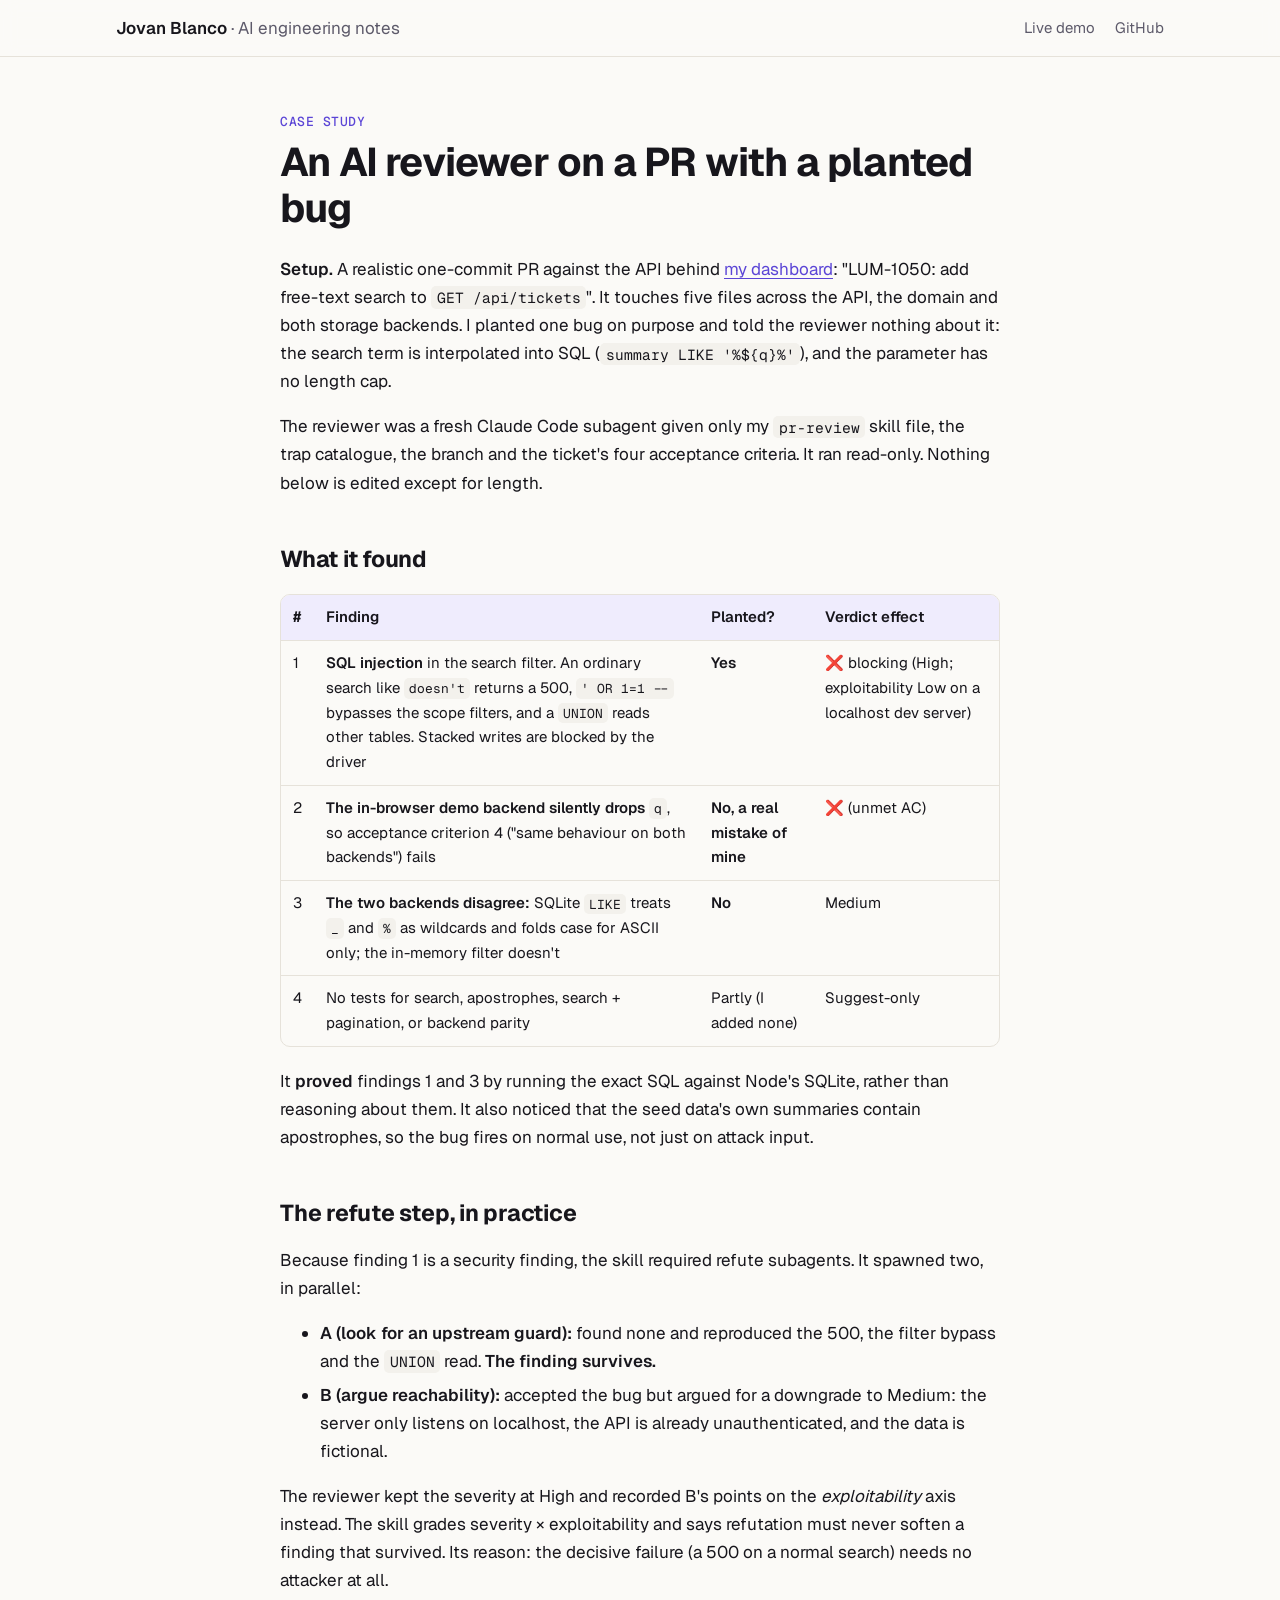
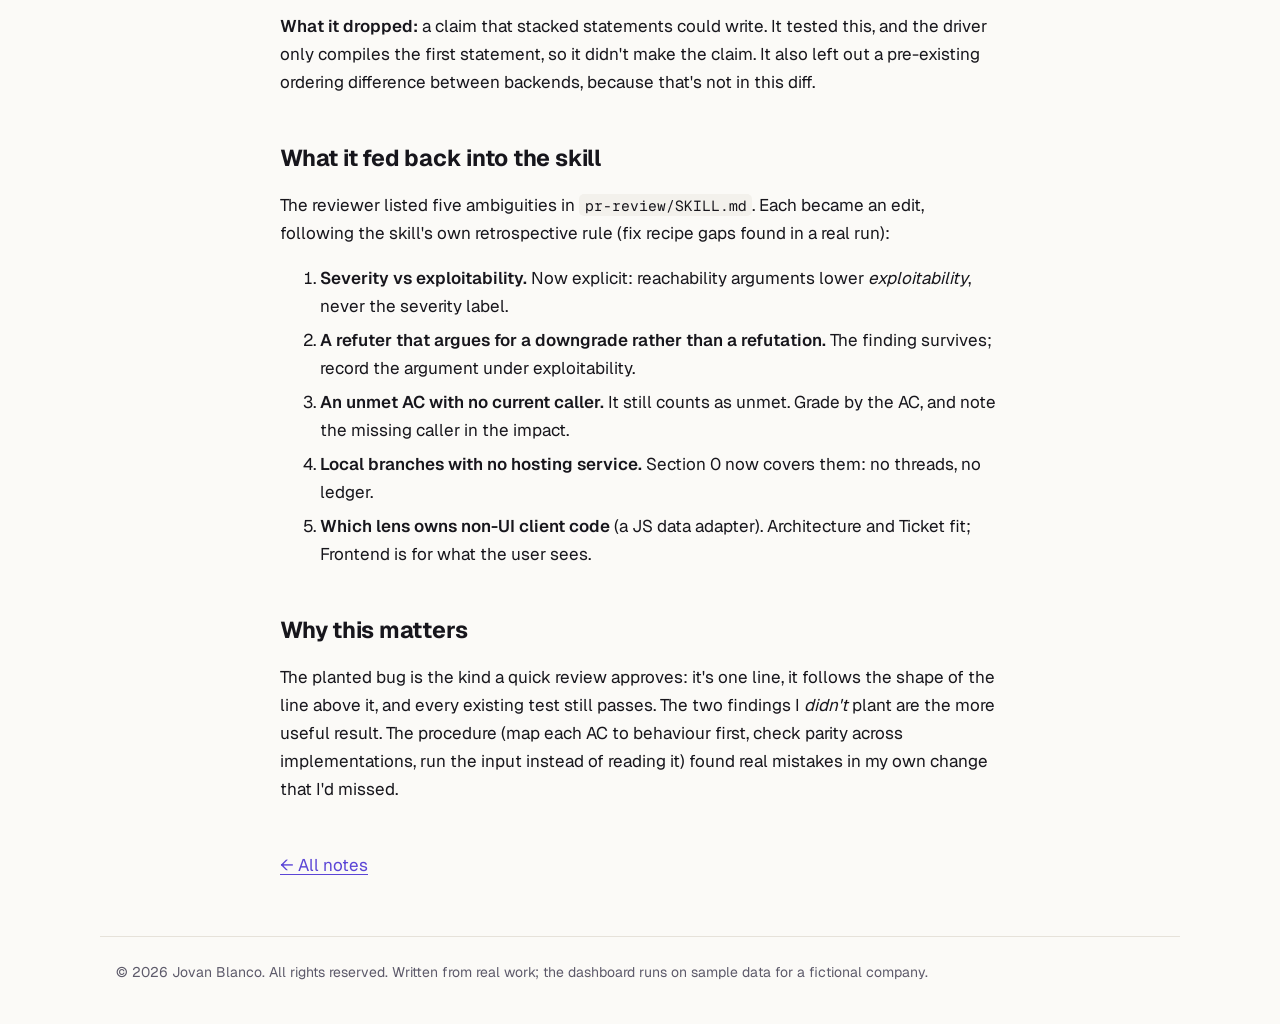
==== pr-review-case-study.html @ c5d119e0 "AI engineering notes: decision log, review case study, workflow evolution" ====
<!doctype html>
<html lang="en-AU">
<head>
<meta charset="utf-8">
<meta name="viewport" content="width=device-width, initial-scale=1">
<title>An AI reviewer on a PR with a planted bug · Jovan Blanco</title>
<meta name="description" content="I planted a SQL injection in a PR and gave it to an AI reviewer running my review procedure. It found the bug, then two real ones I hadn't planted.">
<meta property="og:title" content="An AI reviewer on a PR with a planted bug · Jovan Blanco">
<meta property="og:description" content="I planted a SQL injection in a PR and gave it to an AI reviewer running my review procedure. It found the bug, then two real ones I hadn't planted.">
<link rel="icon" href="data:image/svg+xml,%3Csvg xmlns=%27http://www.w3.org/2000/svg%27 viewBox=%270 0 32 32%27%3E%3Crect width=%2732%27 height=%2732%27 rx=%278%27 fill=%27%235B45D6%27/%3E%3Cpath d=%27M10 22l6-12 6 12M12.5 17h7%27 fill=%27none%27 stroke=%27white%27 stroke-width=%273%27 stroke-linecap=%27round%27 stroke-linejoin=%27round%27/%3E%3C/svg%3E">
<link rel="preconnect" href="https://fonts.googleapis.com">
<link rel="preconnect" href="https://fonts.gstatic.com" crossorigin>
<link rel="stylesheet" href="https://fonts.googleapis.com/css2?family=Geist:wght@400;500;600;700&family=Geist+Mono:wght@400;500&display=swap">
<link rel="stylesheet" href="style.css">
</head>
<body>
<header class="bar"><div class="wrap">
  <a class="brand" href="./">Jovan Blanco <span>· AI engineering notes</span></a>
  <nav><a href="https://jovanmb.github.io/my-sticky-dashboard-demo/">Live demo</a><a href="https://github.com/jovanmb">GitHub</a></nav>
</div></header>
<main class="wrap">
<article class="prose"><p class="kicker">Case study</p><h1>An AI reviewer on a PR with a planted bug</h1>
<p><strong>Setup.</strong> A realistic one-commit PR against the API behind <a rel="noopener" href="https://jovanmb.github.io/my-sticky-dashboard-demo/">my dashboard</a>: &quot;LUM-1050: add free-text search to <code>GET /api/tickets</code>&quot;. It touches five files across the API, the domain and both storage backends. I planted one bug on purpose and told the reviewer nothing about it: the search term is interpolated into SQL (<code>summary LIKE &#39;%${q}%&#39;</code>), and the parameter has no length cap.</p>
<p>The reviewer was a fresh Claude Code subagent given only my <code>pr-review</code> skill file, the trap catalogue, the branch and the ticket&#39;s four acceptance criteria. It ran read-only. Nothing below is edited except for length.</p>
<h2>What it found</h2>
<div class="tbl"><table>
<thead>
<tr>
<th>#</th>
<th>Finding</th>
<th>Planted?</th>
<th>Verdict effect</th>
</tr>
</thead>
<tbody><tr>
<td>1</td>
<td><strong>SQL injection</strong> in the search filter. An ordinary search like <code>doesn&#39;t</code> returns a 500, <code>&#39; OR 1=1 --</code> bypasses the scope filters, and a <code>UNION</code> reads other tables. Stacked writes are blocked by the driver</td>
<td><strong>Yes</strong></td>
<td>❌ blocking (High; exploitability Low on a localhost dev server)</td>
</tr>
<tr>
<td>2</td>
<td><strong>The in-browser demo backend silently drops <code>q</code></strong>, so acceptance criterion 4 (&quot;same behaviour on both backends&quot;) fails</td>
<td><strong>No, a real mistake of mine</strong></td>
<td>❌ (unmet AC)</td>
</tr>
<tr>
<td>3</td>
<td><strong>The two backends disagree:</strong> SQLite <code>LIKE</code> treats <code>_</code> and <code>%</code> as wildcards and folds case for ASCII only; the in-memory filter doesn&#39;t</td>
<td><strong>No</strong></td>
<td>Medium</td>
</tr>
<tr>
<td>4</td>
<td>No tests for search, apostrophes, search + pagination, or backend parity</td>
<td>Partly (I added none)</td>
<td>Suggest-only</td>
</tr>
</tbody></table></div>
<p>It <strong>proved</strong> findings 1 and 3 by running the exact SQL against Node&#39;s SQLite, rather than reasoning about them. It also noticed that the seed data&#39;s own summaries contain apostrophes, so the bug fires on normal use, not just on attack input.</p>
<h2>The refute step, in practice</h2>
<p>Because finding 1 is a security finding, the skill required refute subagents. It spawned two, in parallel:</p>
<ul>
<li><strong>A (look for an upstream guard):</strong> found none and reproduced the 500, the filter bypass and the <code>UNION</code> read. <strong>The finding survives.</strong></li>
<li><strong>B (argue reachability):</strong> accepted the bug but argued for a downgrade to Medium: the server only listens on localhost, the API is already unauthenticated, and the data is fictional.</li>
</ul>
<p>The reviewer kept the severity at High and recorded B&#39;s points on the <em>exploitability</em> axis instead. The skill grades severity × exploitability and says refutation must never soften a finding that survived. Its reason: the decisive failure (a 500 on a normal search) needs no attacker at all.</p>
<p><strong>What it dropped:</strong> a claim that stacked statements could write. It tested this, and the driver only compiles the first statement, so it didn&#39;t make the claim. It also left out a pre-existing ordering difference between backends, because that&#39;s not in this diff.</p>
<h2>What it fed back into the skill</h2>
<p>The reviewer listed five ambiguities in <code>pr-review/SKILL.md</code>. Each became an edit, following the skill&#39;s own retrospective rule (fix recipe gaps found in a real run):</p>
<ol>
<li><strong>Severity vs exploitability.</strong> Now explicit: reachability arguments lower <em>exploitability</em>, never the severity label.</li>
<li><strong>A refuter that argues for a downgrade rather than a refutation.</strong> The finding survives; record the argument under exploitability.</li>
<li><strong>An unmet AC with no current caller.</strong> It still counts as unmet. Grade by the AC, and note the missing caller in the impact.</li>
<li><strong>Local branches with no hosting service.</strong> Section 0 now covers them: no threads, no ledger.</li>
<li><strong>Which lens owns non-UI client code</strong> (a JS data adapter). Architecture and Ticket fit; Frontend is for what the user sees.</li>
</ol>
<h2>Why this matters</h2>
<p>The planted bug is the kind a quick review approves: it&#39;s one line, it follows the shape of the line above it, and every existing test still passes. The two findings I <em>didn&#39;t</em> plant are the more useful result. The procedure (map each AC to behaviour first, check parity across implementations, run the input instead of reading it) found real mistakes in my own change that I&#39;d missed.</p>
<p class="back"><a href="./">← All notes</a></p></article>
</main>
<footer class="wrap foot">© 2026 Jovan Blanco. All rights reserved. Written from real work; the dashboard runs on sample data for a fictional company.</footer>
</body>
</html>
---- style.css ----
:root {
  --bg: #fbfaf7; --surface: #ffffff; --ink: #17161c; --muted: #5d5a6a; --line: #e6e2da;
  --accent: #5b45d6; --accent-soft: #efecfd; --code-bg: #f3f1ec;
  --shadow: 0 1px 2px rgba(20, 16, 40, .05), 0 8px 24px rgba(20, 16, 40, .06);
}
@media (prefers-color-scheme: dark) {
  :root:not([data-theme="light"]) {
    --bg: #0b0b12; --surface: #13131d; --ink: #ecebf3; --muted: #a29fb4; --line: #262535;
    --accent: #a596ff; --accent-soft: #211d3d; --code-bg: #1b1a27;
    --shadow: 0 1px 2px rgba(0, 0, 0, .4), 0 8px 24px rgba(0, 0, 0, .35);
  }
}
:root[data-theme="dark"] {
  --bg: #0b0b12; --surface: #13131d; --ink: #ecebf3; --muted: #a29fb4; --line: #262535;
  --accent: #a596ff; --accent-soft: #211d3d; --code-bg: #1b1a27;
}

* { box-sizing: border-box; }
html { -webkit-text-size-adjust: 100%; }
body { margin: 0; background: var(--bg); color: var(--ink); font: 17px/1.65 Geist, system-ui, -apple-system, "Segoe UI", sans-serif; }
a { color: var(--accent); text-underline-offset: 3px; }
.wrap { max-width: 1080px; margin: 0 auto; padding: 0 16px; }
img { max-width: 100%; height: auto; display: block; }

.bar { border-bottom: 1px solid var(--line); background: color-mix(in srgb, var(--bg) 88%, transparent); backdrop-filter: blur(8px); position: sticky; top: 0; z-index: 2; }
.bar .wrap { display: flex; align-items: center; justify-content: space-between; gap: 16px; height: 56px; }
.brand { color: var(--ink); text-decoration: none; font-weight: 600; white-space: nowrap; overflow: hidden; text-overflow: ellipsis; }
.brand span { color: var(--muted); font-weight: 400; }
nav { display: flex; gap: 20px; flex-shrink: 0; }
nav a { color: var(--muted); text-decoration: none; font-size: 15px; }
nav a:hover { color: var(--ink); }

.kicker { margin: 0 0 8px; color: var(--accent); font: 500 13px/1.4 "Geist Mono", ui-monospace, monospace; letter-spacing: .04em; text-transform: uppercase; }

.hero { padding: 72px 0 40px; max-width: 760px; }
.hero h1 { font-size: clamp(30px, 5vw, 46px); line-height: 1.12; letter-spacing: -.02em; margin: 0 0 20px; }
.lede { font-size: 19px; color: var(--muted); margin: 0; }

.cards { display: grid; grid-template-columns: repeat(auto-fit, minmax(280px, 1fr)); gap: 16px; padding-bottom: 56px; }
.card { display: flex; flex-direction: column; background: var(--surface); border: 1px solid var(--line); border-radius: 14px; padding: 22px; color: inherit; text-decoration: none; box-shadow: var(--shadow); transition: transform .15s, border-color .15s; }
.card:hover { transform: translateY(-2px); border-color: var(--accent); }
.card h3 { margin: 0 0 8px; font-size: 20px; line-height: 1.3; letter-spacing: -.01em; }
.card p { margin: 0 0 16px; color: var(--muted); font-size: 15.5px; flex: 1; }
.card .more { color: var(--accent); font-weight: 500; font-size: 15px; }

.demo { display: grid; grid-template-columns: minmax(0, 5fr) minmax(0, 7fr); gap: 32px; align-items: center; border-top: 1px solid var(--line); padding: 56px 0 64px; }
.demo h2 { margin: 0 0 12px; font-size: 28px; letter-spacing: -.01em; }
.demo p { color: var(--muted); }
.shot img { border-radius: 12px; border: 1px solid var(--line); box-shadow: var(--shadow); }
.btn { display: inline-block; background: var(--accent); color: var(--bg); padding: 10px 18px; border-radius: 10px; text-decoration: none; font-weight: 600; }
.note { font-size: 14px; }
@media (max-width: 820px) { .demo { grid-template-columns: 1fr; } .hero { padding-top: 48px; } nav { gap: 14px; } .brand span { display: none; } }

.prose { max-width: 720px; margin: 0 auto; padding: 56px 0 40px; }
.prose h1 { font-size: clamp(28px, 4.5vw, 40px); line-height: 1.15; letter-spacing: -.02em; margin: 0 0 24px; }
.prose h2 { font-size: 23px; line-height: 1.3; margin: 48px 0 12px; letter-spacing: -.01em; }
.prose h3 { font-size: 19px; margin: 32px 0 8px; }
.prose hr { border: 0; border-top: 1px solid var(--line); margin: 40px 0; }
.prose code { font: 0.86em "Geist Mono", ui-monospace, monospace; background: var(--code-bg); padding: .12em .38em; border-radius: 5px; overflow-wrap: anywhere; }
.prose pre { background: var(--code-bg); padding: 16px; border-radius: 10px; overflow-x: auto; }
.prose pre code { padding: 0; background: none; }
.prose li { margin: 6px 0; }
.prose strong { font-weight: 600; }
.tbl { overflow-x: auto; margin: 20px 0; border: 1px solid var(--line); border-radius: 10px; }
.prose table { border-collapse: collapse; width: 100%; font-size: 15px; }
.prose th, .prose td { text-align: left; vertical-align: top; padding: 10px 12px; border-bottom: 1px solid var(--line); }
.prose th { background: var(--accent-soft); font-weight: 600; }
.prose tr:last-child td { border-bottom: 0; }
.back { margin-top: 48px; }

.foot { color: var(--muted); font-size: 14px; padding-top: 24px; padding-bottom: 40px; border-top: 1px solid var(--line); }
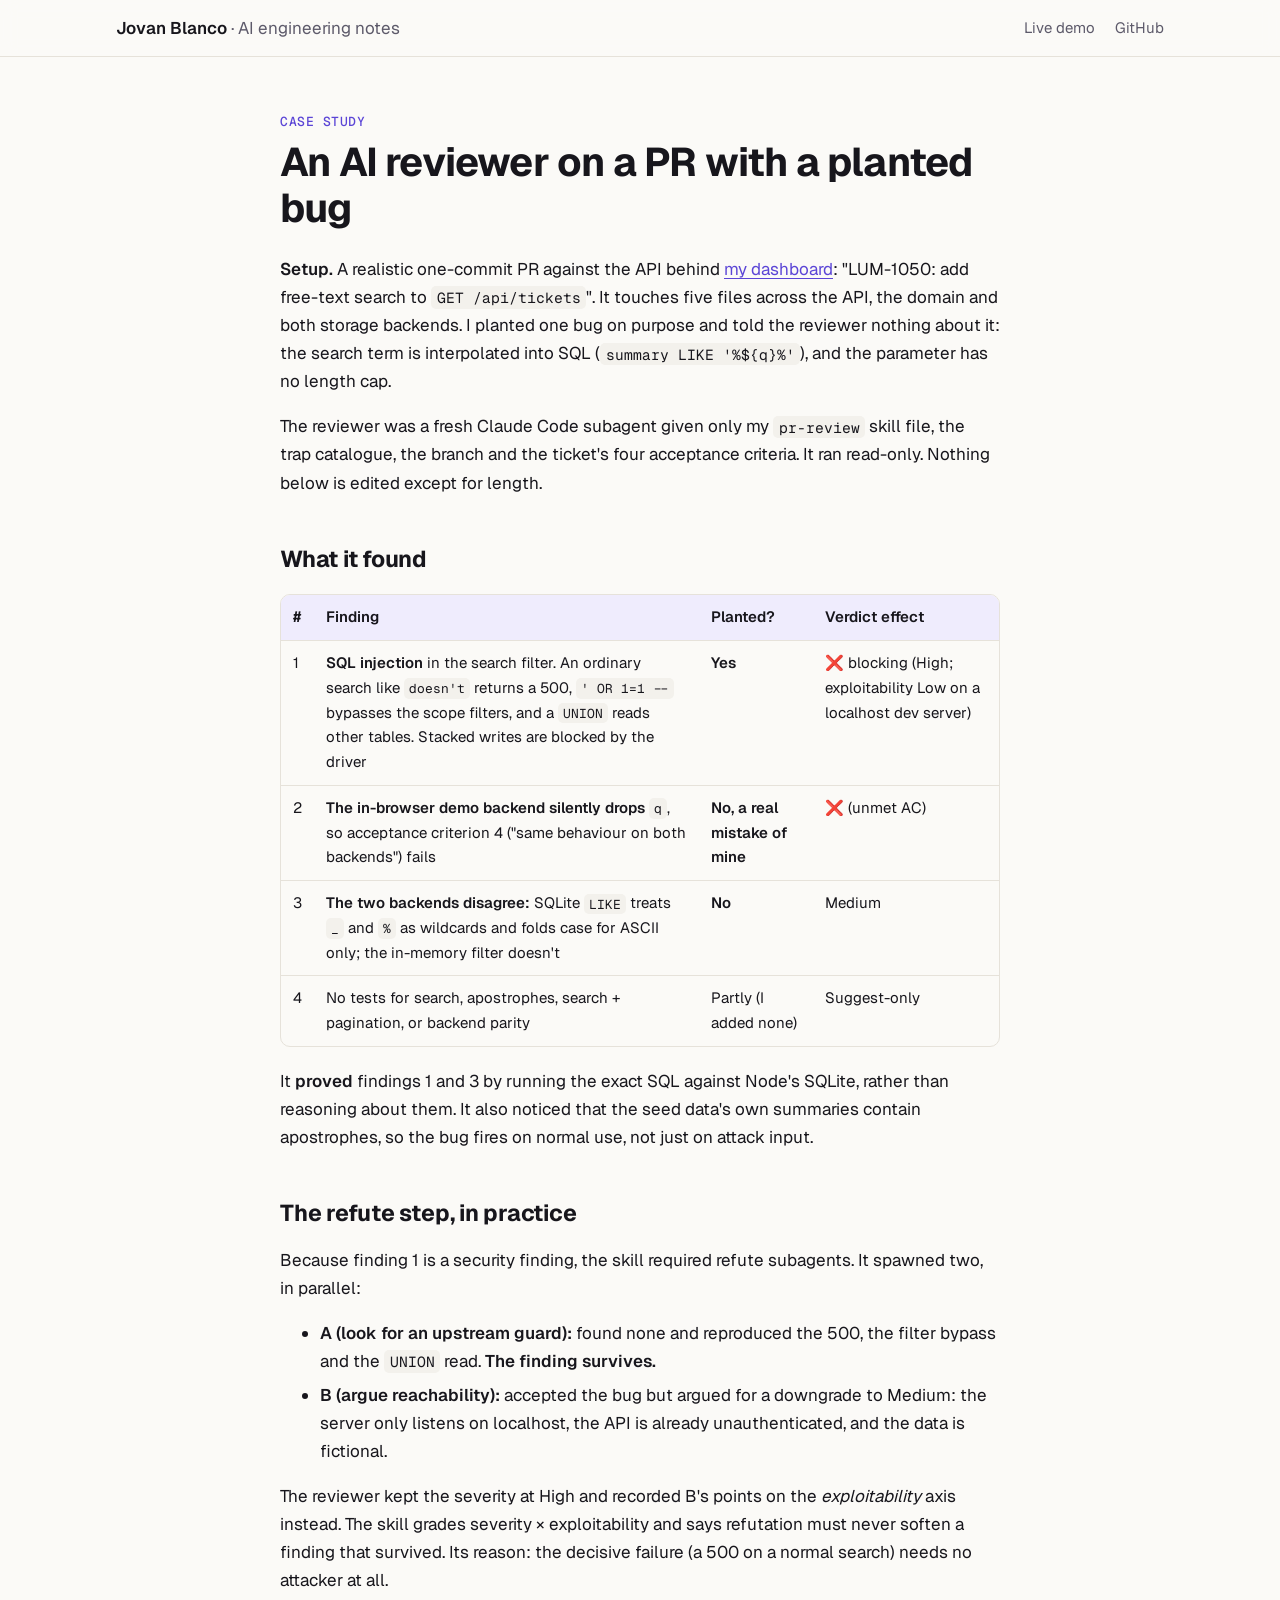
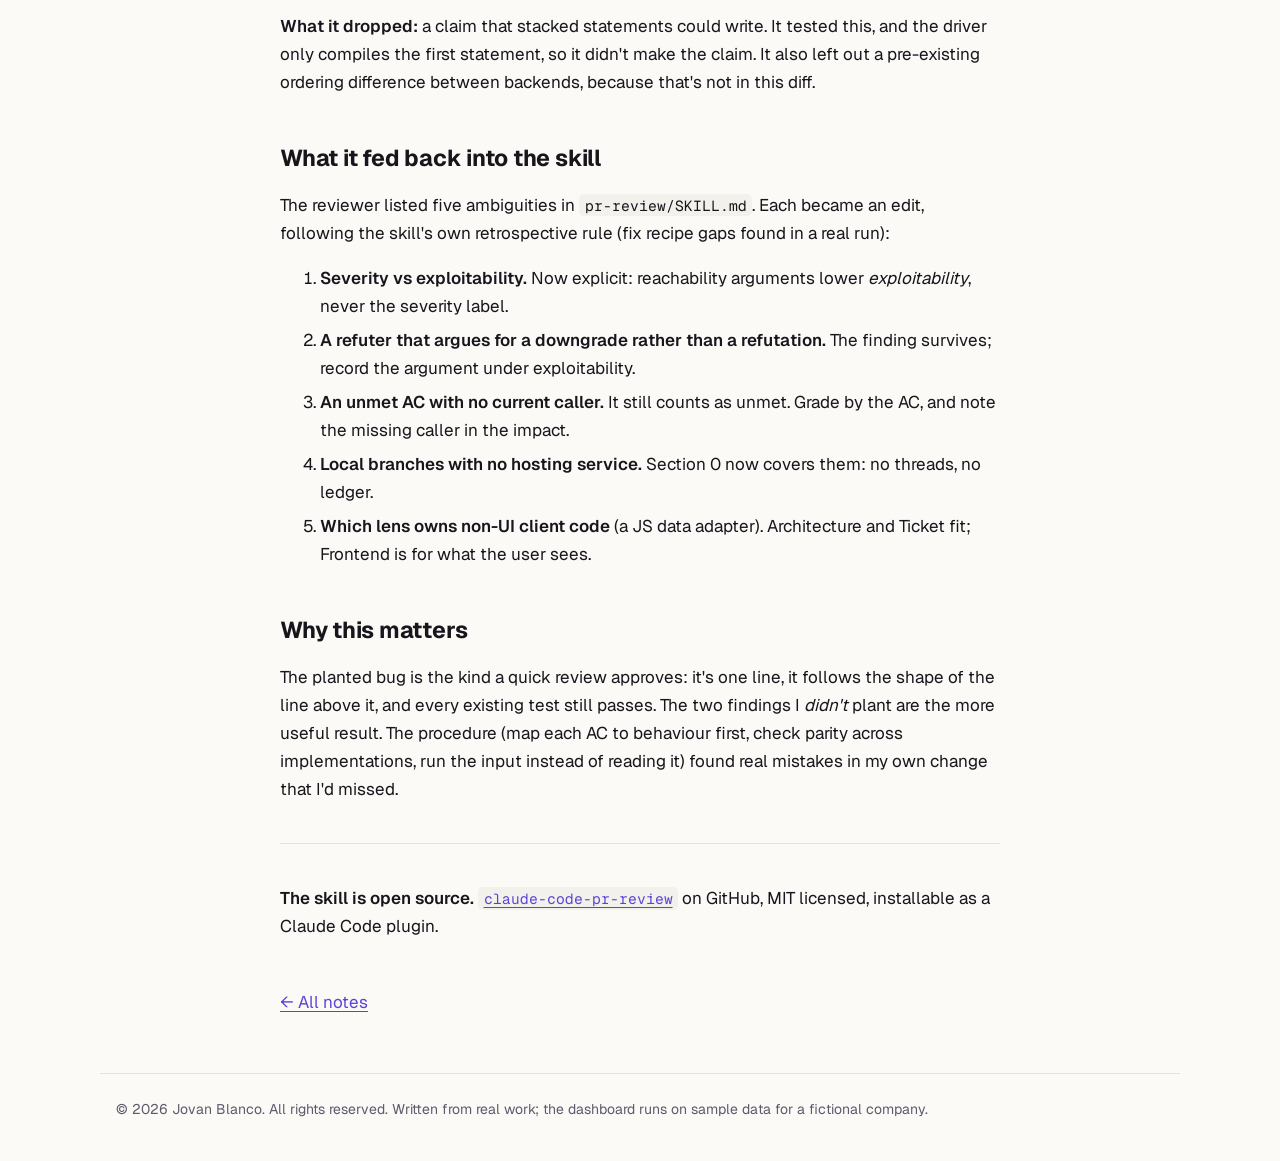
==== commit 1b8f4a98: "Link the case study to the open-source pr-review skill" ====
--- a/pr-review-case-study.html
+++ b/pr-review-case-study.html
@@ -77,6 +77,8 @@
 </ol>
 <h2>Why this matters</h2>
 <p>The planted bug is the kind a quick review approves: it&#39;s one line, it follows the shape of the line above it, and every existing test still passes. The two findings I <em>didn&#39;t</em> plant are the more useful result. The procedure (map each AC to behaviour first, check parity across implementations, run the input instead of reading it) found real mistakes in my own change that I&#39;d missed.</p>
+<hr>
+<p><strong>The skill is open source.</strong> <a rel="noopener" href="https://github.com/jovanmb/claude-code-pr-review"><code>claude-code-pr-review</code></a> on GitHub, MIT licensed, installable as a Claude Code plugin.</p>
 <p class="back"><a href="./">← All notes</a></p></article>
 </main>
 <footer class="wrap foot">© 2026 Jovan Blanco. All rights reserved. Written from real work; the dashboard runs on sample data for a fictional company.</footer>
